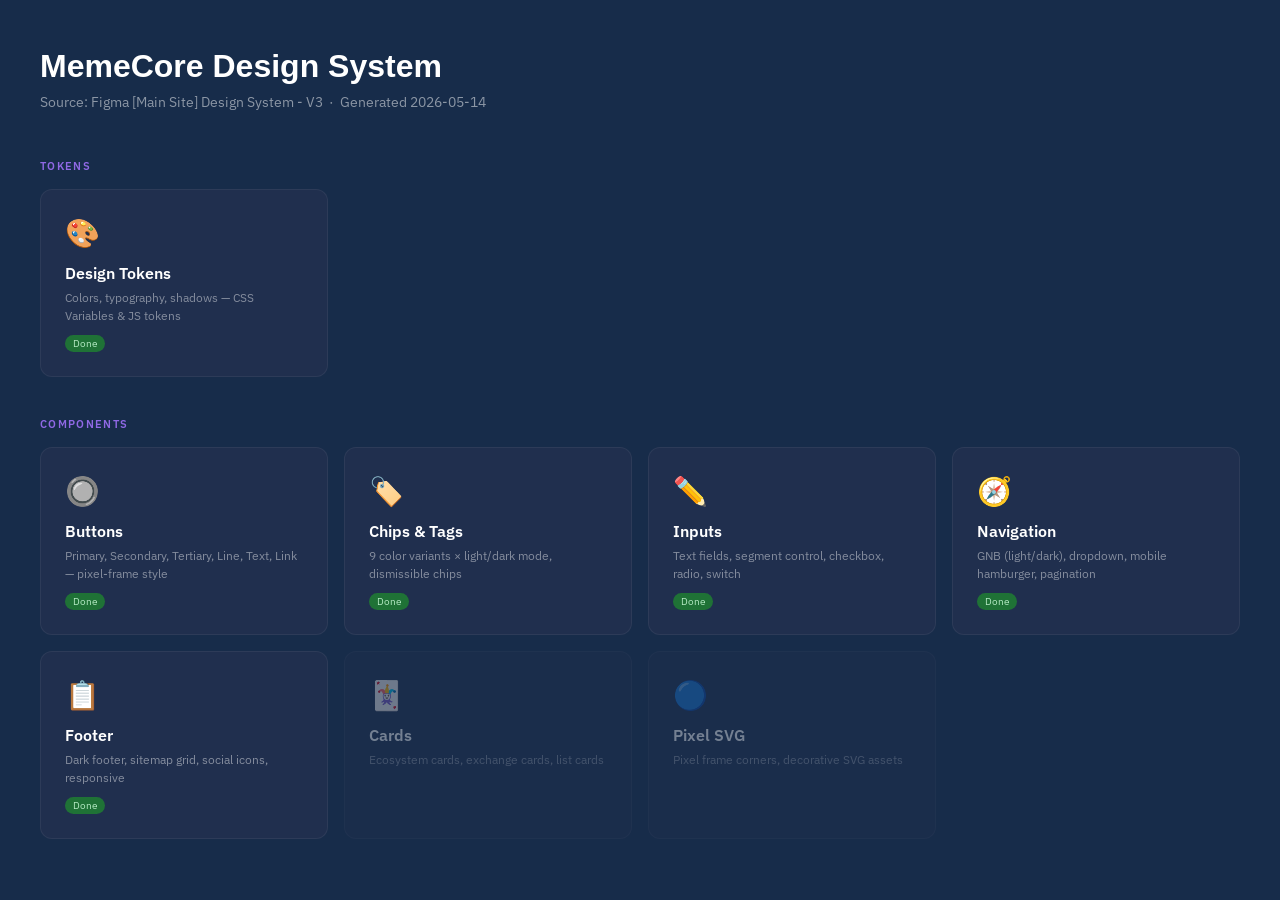
==== DesignSystem/index.html @ 7628325a "Add MemeCore Design System — tokens, components, icon system - Design tokens: CSS variables (colors," ====
<!DOCTYPE html>
<html lang="ko">
<head>
  <meta charset="UTF-8" />
  <meta name="viewport" content="width=device-width, initial-scale=1.0" />
  <title>MemeCore Design System</title>
  <link rel="stylesheet" href="tokens.css" />
  <style>
    * { box-sizing: border-box; margin: 0; padding: 0; }
    body { background: var(--color-bg-night); color: var(--color-white); font-family: var(--font-body); padding: 48px 40px; }
    h1 { font-family: var(--font-display); font-size: 32px; margin-bottom: 8px; }
    .subtitle { color: rgba(255,255,255,0.5); font-size: 14px; margin-bottom: 48px; }
    .grid { display: grid; grid-template-columns: repeat(auto-fill, minmax(240px, 1fr)); gap: 16px; }
    .card {
      background: var(--color-bg-night-mid);
      border-radius: 12px;
      padding: 24px;
      text-decoration: none;
      color: var(--color-white);
      transition: background 0.15s, transform 0.15s;
      border: 1px solid rgba(255,255,255,0.06);
    }
    .card:hover { background: #263450; transform: translateY(-2px); }
    .card-icon { font-size: 28px; margin-bottom: 12px; }
    .card-title { font-weight: 600; font-size: 16px; margin-bottom: 6px; }
    .card-desc { font-size: 12px; color: rgba(255,255,255,0.45); line-height: 1.5; }
    .card-status { display: inline-block; margin-top: 10px; font-size: 10px; padding: 2px 8px; border-radius: 999px; }
    .done { background: #1f7236; color: #b6ebc5; }
    .section-title { font-size: 11px; font-weight: 600; letter-spacing: 0.12em; text-transform: uppercase; color: var(--color-primary-light); margin: 40px 0 16px; }
  </style>
</head>
<body>
  <h1>MemeCore Design System</h1>
  <p class="subtitle">Source: Figma [Main Site] Design System - V3 &nbsp;·&nbsp; Generated 2026-05-14</p>

  <div class="section-title">Tokens</div>
  <div class="grid">
    <a class="card" href="tokens-preview.html">
      <div class="card-icon">🎨</div>
      <div class="card-title">Design Tokens</div>
      <div class="card-desc">Colors, typography, shadows — CSS Variables &amp; JS tokens</div>
      <span class="card-status done">Done</span>
    </a>
  </div>

  <div class="section-title">Components</div>
  <div class="grid">
    <a class="card" href="components/buttons.html">
      <div class="card-icon">🔘</div>
      <div class="card-title">Buttons</div>
      <div class="card-desc">Primary, Secondary, Tertiary, Line, Text, Link — pixel-frame style</div>
      <span class="card-status done">Done</span>
    </a>
    <a class="card" href="components/chips-preview.html">
      <div class="card-icon">🏷️</div>
      <div class="card-title">Chips &amp; Tags</div>
      <div class="card-desc">9 color variants × light/dark mode, dismissible chips</div>
      <span class="card-status done">Done</span>
    </a>
    <a class="card" href="components/inputs-preview.html">
      <div class="card-icon">✏️</div>
      <div class="card-title">Inputs</div>
      <div class="card-desc">Text fields, segment control, checkbox, radio, switch</div>
      <span class="card-status done">Done</span>
    </a>
    <a class="card" href="components/navigation-preview.html">
      <div class="card-icon">🧭</div>
      <div class="card-title">Navigation</div>
      <div class="card-desc">GNB (light/dark), dropdown, mobile hamburger, pagination</div>
      <span class="card-status done">Done</span>
    </a>
    <a class="card" href="components/footer-preview.html">
      <div class="card-icon">📋</div>
      <div class="card-title">Footer</div>
      <div class="card-desc">Dark footer, sitemap grid, social icons, responsive</div>
      <span class="card-status done">Done</span>
    </a>
    <div class="card" style="opacity:0.4;cursor:default">
      <div class="card-icon">🃏</div>
      <div class="card-title">Cards</div>
      <div class="card-desc">Ecosystem cards, exchange cards, list cards</div>
    </div>
    <div class="card" style="opacity:0.4;cursor:default">
      <div class="card-icon">🔵</div>
      <div class="card-title">Pixel SVG</div>
      <div class="card-desc">Pixel frame corners, decorative SVG assets</div>
    </div>
  </div>
</body>
</html>
---- DesignSystem/tokens.css ----
/* ==========================================================
   MemeCore Design System — CSS Tokens
   Source: Figma [Main Site] Design System - V3
   Generated: 2026-05-14
   ========================================================== */

@import url('https://fonts.googleapis.com/css2?family=IBM+Plex+Sans:wght@400;500;600&display=swap');

:root {

  /* --------------------------------------------------------
     TYPOGRAPHY — Font Families
  -------------------------------------------------------- */
  --font-display: 'Marvin', sans-serif;   /* title/bold-* */
  --font-body:    'IBM Plex Sans', sans-serif; /* body, title, label */

  /* --------------------------------------------------------
     TYPOGRAPHY — Font Sizes
  -------------------------------------------------------- */
  /* title/bold (Marvin) */
  --text-title-bold-xxxl: 54px;
  --text-title-bold-xxl:  48px;
  --text-title-bold-xl:   40px;
  --text-title-bold-m:    32px;
  --text-title-bold-s:    24px;
  --text-title-bold-lg:   20px;
  --text-title-bold-xs:   20px;

  /* title (IBM Plex Sans 600) */
  --text-title-xxxl: 20px;
  --text-title-xxl:  28px;
  --text-title-xl:   24px;
  --text-title-lg:   20px;
  --text-title-md:   18px;
  --text-title-sm:   16px;
  --text-title-xs:   14px;

  /* body/regular (IBM Plex Sans 400) */
  --text-body-xxxl: 28px;
  --text-body-xxl:  24px;
  --text-body-xl:   20px;
  --text-body-lg:   18px;
  --text-body-md:   16px;
  --text-body-sm:   14px;
  --text-body-xs:   13px;
  --text-body-xxs:  12px;

  /* body/medium (IBM Plex Sans 500) */
  --text-medium-xxl:  24px;
  --text-medium-xl:   20px;
  --text-medium-lg:   18px;
  --text-medium-md:   16px;
  --text-medium-sm:   15px;
  --text-medium-xs:   14px;
  --text-medium-xxxs: 13px;

  /* label */
  --text-label-btn-lg: 16px;
  --text-label-btn-md: 14px;
  --text-label-btn-sm: 13px;
  --text-label-footer-lg: 18px;
  --text-label-footer-md: 16px;
  --text-label-footer-sm: 14px;
  --text-label-segment-md: 16px;
  --text-label-segment-sm: 14px;
  --text-label-tag: 12px;
  --text-sub-message: 12px;

  /* --------------------------------------------------------
     TYPOGRAPHY — Line Heights
  -------------------------------------------------------- */
  --lh-title-bold-xxxl: 67px;
  --lh-title-bold-xxl:  58px;
  --lh-title-bold-xl:   48px;
  --lh-title-bold-m:    38.4px;
  --lh-title-bold-s:    28.8px;
  --lh-title-bold-lg:   24px;
  --lh-title-bold-xs:   24px;

  --lh-title-xxl:  42px;
  --lh-title-xl:   36px;
  --lh-title-lg:   30px;
  --lh-title-md:   27px;
  --lh-title-sm:   24px;
  --lh-title-xs:   21px;

  --lh-body-xxxl: 42px;
  --lh-body-xxl:  36px;
  --lh-body-xl:   30px;
  --lh-body-lg:   27px;
  --lh-body-md:   24px;
  --lh-body-sm:   21px;
  --lh-body-xs:   19.5px;
  --lh-body-xxs:  18px;

  --lh-label-btn-lg: 16px;
  --lh-label-btn-md: 14px;
  --lh-label-btn-sm: 13px;
  --lh-label-tag: 15.6px;
  --lh-sub-message: 14.4px;

  /* --------------------------------------------------------
     TYPOGRAPHY — Letter Spacing
  -------------------------------------------------------- */
  --ls-label-btn-lg: 0.24px;
  --ls-label-btn-md: 0.21px;
  --ls-label-btn-sm: 0.195px;
  --ls-body-xs:  0.13px;
  --ls-body-xxs: 0.12px;
  --ls-label-tag: 0.12px;
  --ls-sub-message: 0.12px;
  --ls-none: 0;

  /* --------------------------------------------------------
     COLORS — Brand Primary (Purple)
  -------------------------------------------------------- */
  --color-primary:       #7443df;
  --color-primary-dark:  #2e1b59;
  --color-primary-light: #9069e5;

  /* --------------------------------------------------------
     COLORS — Backgrounds
  -------------------------------------------------------- */
  --color-bg-night:        #172c4a;
  --color-bg-night-dark:   #182133;
  --color-bg-night-mid:    #202f4e;
  --color-bg-sky:          #60abff;
  --color-bg-menu:         #76a7ff;
  --color-bg-grants:       #0c041e;
  --color-bg-thunder-dark: #211f1e;
  --color-bg-thunder-teal: #0c2930;
  --color-bg-loading-dark: #170d2d;
  --color-bg-loading-purple: #ac8eec;

  /* --------------------------------------------------------
     COLORS — Semantic / Accent
  -------------------------------------------------------- */
  --color-accent-green:  #19ff9b;
  --color-accent-white:  #dffffa;
  --color-white:         #ffffff;
  --color-black:         #121213;

  /* --------------------------------------------------------
     SHADOWS
  -------------------------------------------------------- */
  --shadow-btn-primary:    0 4px 0 0 #2e1b59;
  --shadow-btn-secondary:  0 4px 0 0 #c7b4f2;
  --shadow-btn-tertiary:   0 4px 0 0 #e7e7eb;
  --shadow-btn-line-light: 0 4px 0 0 rgba(18,18,19,0.50);
  --shadow-btn-line-dark:  0 4px 0 0 #f3f3f5;
  --shadow-btn-disabled:   0 4px 0 0 #808088;
  --shadow-dropdown:       0 4px 10px 0 rgba(18,18,19,0.20);
  --shadow-ticket:         0 8px 20px 0 rgba(0,0,0,0.25);
  --shadow-sticker:        0 4px 0 0 rgba(18,18,19,0.30), -2px -2px 0 0 #fff, 2px 2px 0 0 #fff;
  --shadow-switch-thumb:   -1px 1px 2px 0 rgba(18,18,19,0.08);
  --shadow-ecosystem-glow: 0 0 200px 0 rgba(25,255,155,0.60);
  --shadow-ecosystem-glow2: 0 0 200px 0 rgba(223,255,250,0.60);

}
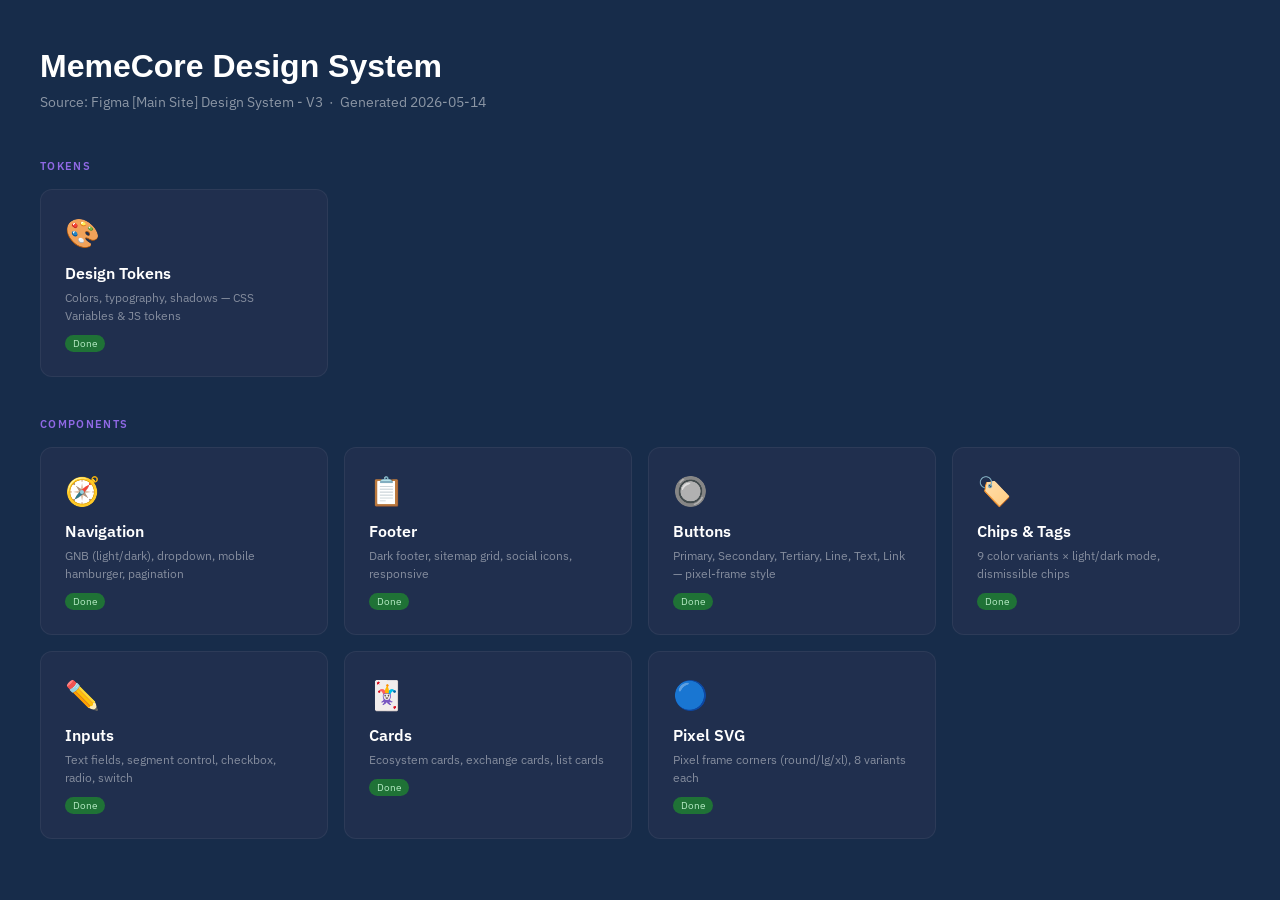
==== commit 696994ba: "feat: complete design system — tokens, navigation, footer, cards, pixel SVG, button icon slots - tok" ====
--- a/DesignSystem/index.html
+++ b/DesignSystem/index.html
@@ -45,6 +45,18 @@
 
   <div class="section-title">Components</div>
   <div class="grid">
+    <a class="card" href="components/navigation-preview.html">
+      <div class="card-icon">🧭</div>
+      <div class="card-title">Navigation</div>
+      <div class="card-desc">GNB (light/dark), dropdown, mobile hamburger, pagination</div>
+      <span class="card-status done">Done</span>
+    </a>
+    <a class="card" href="components/footer-preview.html">
+      <div class="card-icon">📋</div>
+      <div class="card-title">Footer</div>
+      <div class="card-desc">Dark footer, sitemap grid, social icons, responsive</div>
+      <span class="card-status done">Done</span>
+    </a>
     <a class="card" href="components/buttons.html">
       <div class="card-icon">🔘</div>
       <div class="card-title">Buttons</div>
@@ -63,28 +75,18 @@
       <div class="card-desc">Text fields, segment control, checkbox, radio, switch</div>
       <span class="card-status done">Done</span>
     </a>
-    <a class="card" href="components/navigation-preview.html">
-      <div class="card-icon">🧭</div>
-      <div class="card-title">Navigation</div>
-      <div class="card-desc">GNB (light/dark), dropdown, mobile hamburger, pagination</div>
-      <span class="card-status done">Done</span>
-    </a>
-    <a class="card" href="components/footer-preview.html">
-      <div class="card-icon">📋</div>
-      <div class="card-title">Footer</div>
-      <div class="card-desc">Dark footer, sitemap grid, social icons, responsive</div>
-      <span class="card-status done">Done</span>
-    </a>
-    <div class="card" style="opacity:0.4;cursor:default">
+    <a class="card" href="components/cards-preview.html">
       <div class="card-icon">🃏</div>
       <div class="card-title">Cards</div>
       <div class="card-desc">Ecosystem cards, exchange cards, list cards</div>
-    </div>
-    <div class="card" style="opacity:0.4;cursor:default">
+      <span class="card-status done">Done</span>
+    </a>
+    <a class="card" href="components/cards-preview.html#pixel-svg">
       <div class="card-icon">🔵</div>
       <div class="card-title">Pixel SVG</div>
-      <div class="card-desc">Pixel frame corners, decorative SVG assets</div>
-    </div>
+      <div class="card-desc">Pixel frame corners (round/lg/xl), 8 variants each</div>
+      <span class="card-status done">Done</span>
+    </a>
   </div>
 </body>
 </html>
--- a/DesignSystem/tokens.css
+++ b/DesignSystem/tokens.css
@@ -156,4 +156,51 @@
   --shadow-ecosystem-glow: 0 0 200px 0 rgba(25,255,155,0.60);
   --shadow-ecosystem-glow2: 0 0 200px 0 rgba(223,255,250,0.60);
 
+  /* --------------------------------------------------------
+     COLORS — Gray Scale
+  -------------------------------------------------------- */
+  --color-gray-200: #e7e7eb;
+  --color-gray-300: #dadae0;
+  --color-gray-400: #ceced6;
+  --color-gray-500: #c2c2cc;
+  --color-gray-600: #a1a1aa;
+  --color-gray-700: #808088;   /* base/gray/700 */
+
+  /* --------------------------------------------------------
+     COLORS — Semantic
+  -------------------------------------------------------- */
+  --color-text-disabled:    #808088;   /* semantic/text/disabled — for dark bg buttons */
+  --color-text-disabled-lt: #a1a1aa;   /* semantic/text/disabled — for light bg (tertiary) */
+
+  /* --------------------------------------------------------
+     COLORS — Neutrals (Cards / UI 공통)
+  -------------------------------------------------------- */
+  --color-neutral-800: #3D3D43;
+  --color-neutral-750: #5E5E65;
+  --color-border-dark: #1C1C21;
+  --color-neutral-50:  #F9F9FA;
+
+  /* --------------------------------------------------------
+     COLORS — Tag
+  -------------------------------------------------------- */
+  --color-tag-yellow-bg:   #FFFBCE;
+  --color-tag-yellow-text: #B07F00;
+
+  /* --------------------------------------------------------
+     COLORS — Navigation
+  -------------------------------------------------------- */
+  --color-bg-gnb-light:     #f2ede4;  /* GNB light mode bg (warm cream) */
+  --color-bg-dropdown-dark: #1e1e28;  /* dark mode dropdown bg */
+  --color-primary-mid:      #c7b4f2;  /* mid-purple: dark nav active, secondary shadow */
+  --color-secondary-bg:     #f1ecfc;  /* very light purple: secondary btn bg, pagination hover */
+
+  /* --------------------------------------------------------
+     COLORS — Footer
+  -------------------------------------------------------- */
+  --color-bg-footer:          #121213;  /* = --color-black */
+  --color-text-footer:        #dadae0;  /* = --color-gray-300 */
+  --color-text-footer-muted:  #5e5e65;  /* = --color-neutral-750 */
+  --color-bg-social-icon:     #1c1c21;  /* = --color-border-dark */
+  --color-bg-social-hover:    #2e2e38;  /* social icon hover */
+
 }
